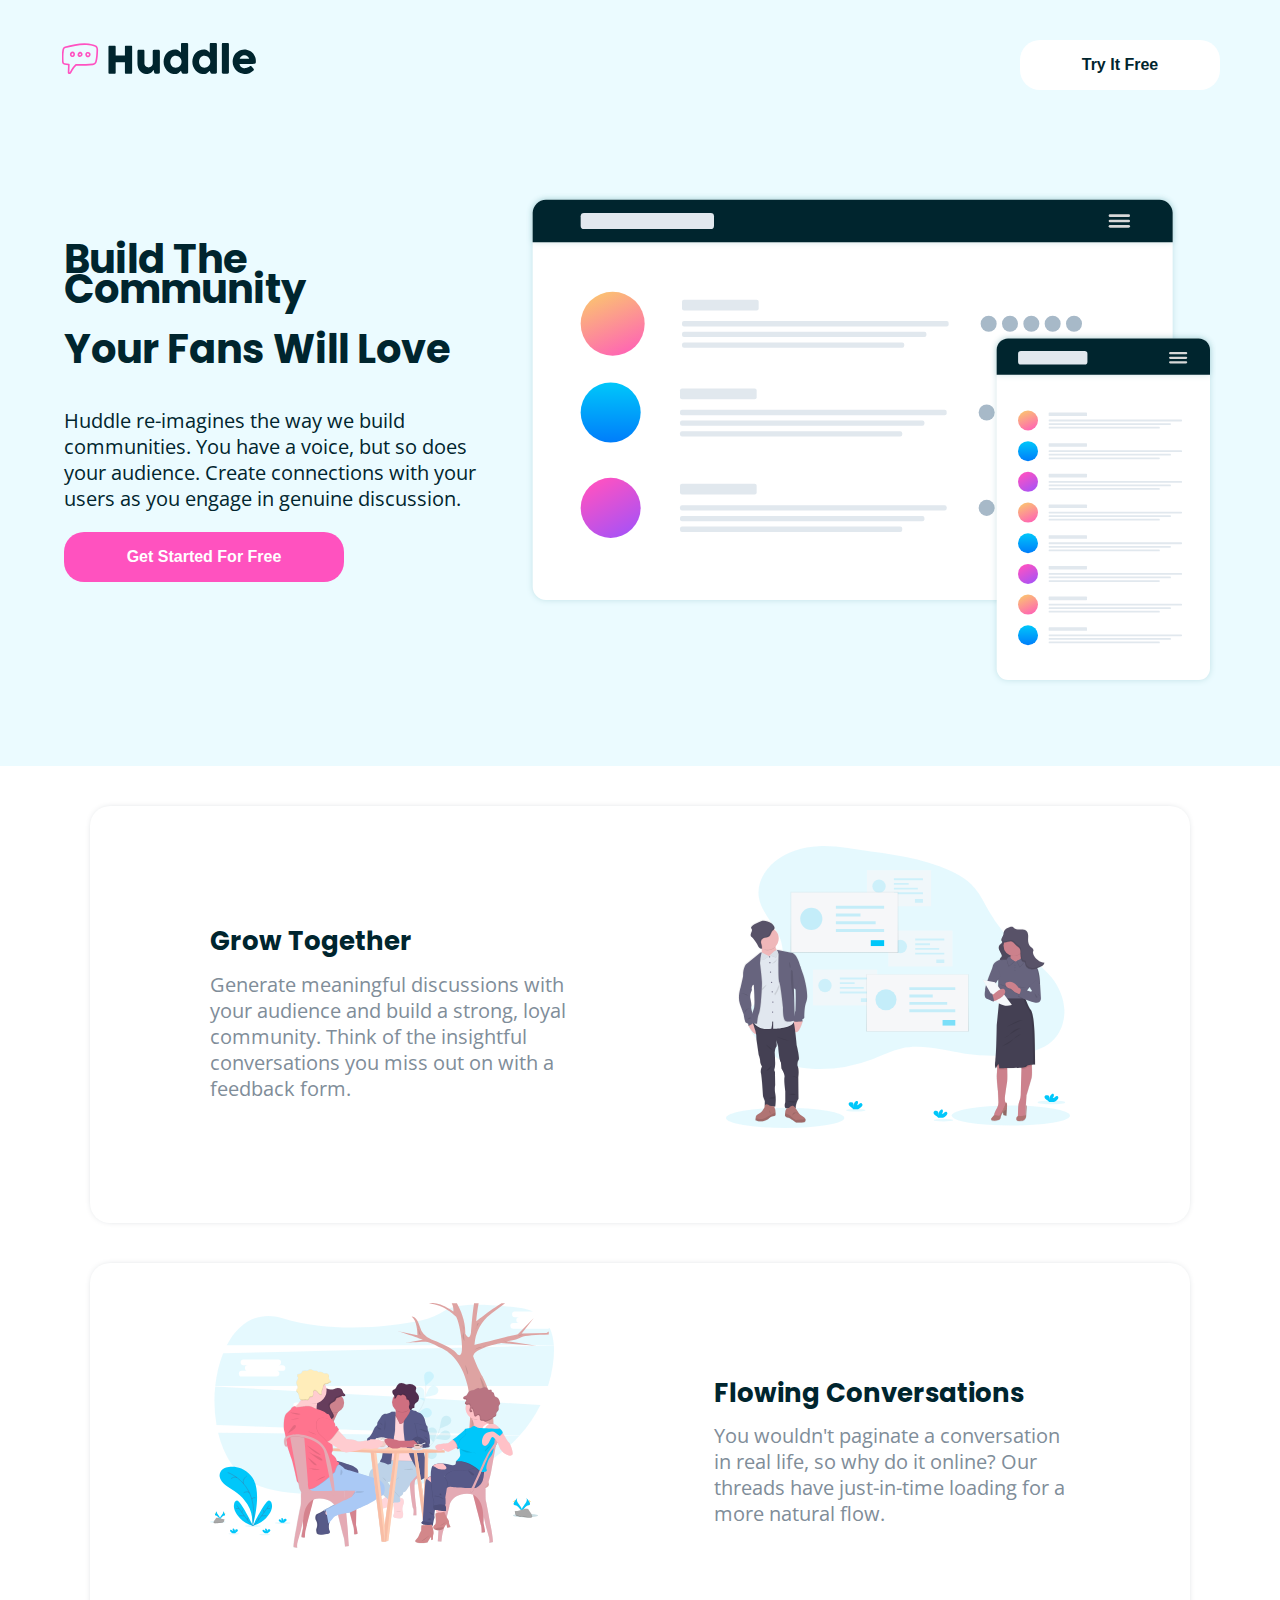
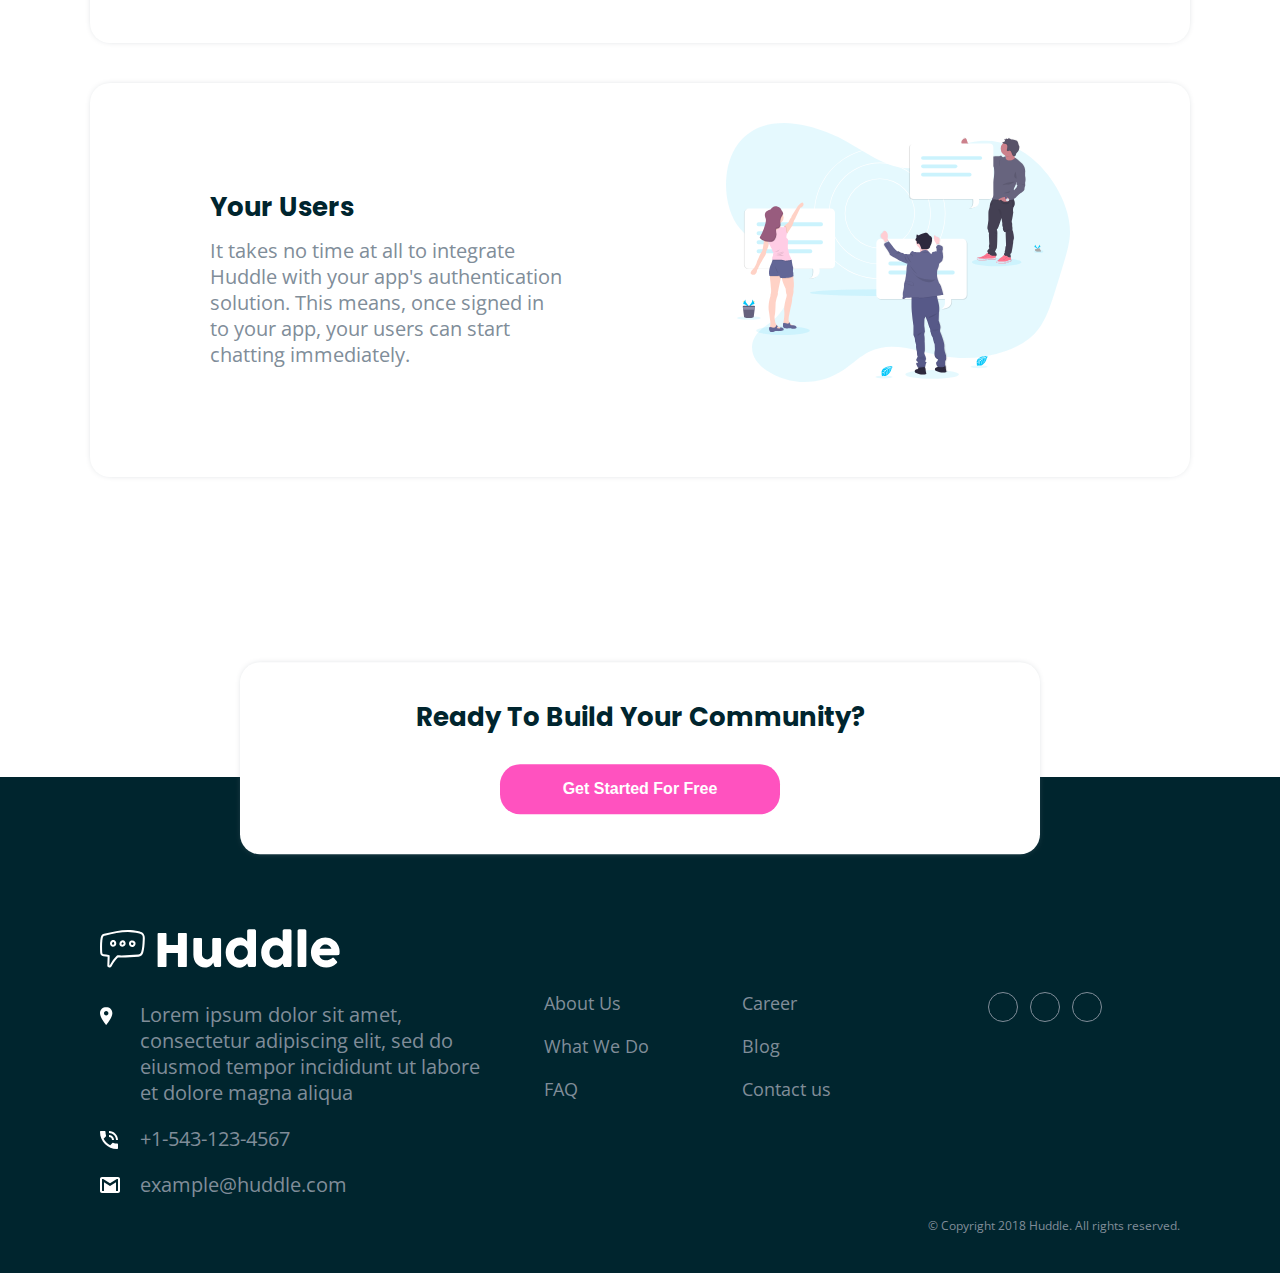
==== huddle-landing-page-with-alternating-feature-blocks/index.html @ 68ac7a14 "add huddle page" ====
<!DOCTYPE html>
<html lang="en">

<head>
  <meta charset="UTF-8">
  <meta name="viewport" content="width=device-width, initial-scale=1.0">
  <link rel="icon" type="image/png" sizes="32x32" href="./images/favicon-32x32.png">
  <link rel="stylesheet" href="https://pro.fontawesome.com/releases/v5.10.0/css/all.css"
    integrity="sha384-AYmEC3Yw5cVb3ZcuHtOA93w35dYTsvhLPVnYs9eStHfGJvOvKxVfELGroGkvsg+p" crossorigin="anonymous" />
  <link rel="stylesheet" href="css/style.css">
  <title>Huddle landing page with alternating feature blocks</title>
</head>

<body>
  <header class="header">
    <nav class="header__nav">
      <div class="header__logo"><img src="images/logo.svg" alt="" class="header__logo-image">
      </div>
      <div class="header__action">
        <button class="button">Try It Free</button>
      </div>
    </nav>
    <div class="header__content">
      <div class="header__text-container">
        <h1 class="header__title-text">Build The Community <br></br>Your Fans Will Love</h1>
        <p class="header__subtitle-text">Huddle re-imagines the way we build communities. You have a voice, but so does
          your audience.
          Create connections with your users as you engage in genuine discussion.</p>
        <button class="button button--pink">Get Started For Free</button>
      </div>
      <img src="images/illustration-mockups.svg" alt="" class="header__main-illustration">
    </div>
  </header>
  <main class="main">
    <article class="article border-shape">
      <img src="images/illustration-grow-together.svg" alt="Grow Together illustration" class="article__image">
      <div class="article__content">
        <h2 class="article__title">Grow Together</h2>
        <p class="article__text">Generate meaningful discussions with your audience and build a strong, loyal community.
          Think of the insightful conversations you miss out on with a feedback form.</p>
      </div>
    </article>
    <article class="article border-shape">
      <img src="images/illustration-flowing-conversation.svg" alt="Flowing Conversations illustration"
        class="article__image">
      <div class="article__content">
        <h2 class="article__title">Flowing Conversations</h2>
        <p class="article__text">You wouldn't paginate a conversation in real life, so why do it online? Our threads
          have just-in-time loading for a more natural flow.</p>
      </div>
    </article>
    <article class="article border-shape">
      <img src="images/illustration-your-users.svg" alt="Your Users illustration" class="article__image">
      <div class="article__content">
        <h2 class="article__title">Your Users</h2>
        <p class="article__text">It takes no time at all to integrate Huddle with your app's authentication solution.
          This means, once signed in to your app, your users can start chatting immediately.</p>
      </div>
    </article>
  </main>
  <footer class="footer">
    <div class="community border-shape">
      <h2 class="community__slogan">Ready To Build Your Community?</h2>
      <button class="button button--pink">Get Started For Free</button>
    </div>
    <div class="footer__content">
      <img src="images/logo.svg" alt="" class="footer__logo">
      <div class="footer__container">
        <div class="contacts">
          <ul class="contacts__list">
            <li class="contacts__item">
              <img src="images/icon-location.svg" alt="location" class="contacts__icon">
              <p class="contacts__information">Lorem ipsum dolor sit amet, consectetur adipiscing elit, sed do
                eiusmod
                tempor
                incididunt ut labore et dolore magna aliqua</p>
            </li>
            <li class="contacts__item"> <img src="images/icon-phone.svg" alt="phone" class="contacts__icon">
              <p class="contacts__information">+1-543-123-4567</p>
            </li>
            <li class="contacts__item"><img src="images/icon-email.svg" alt="email" class="contacts__icon">
              <p class="contacts__information">example@huddle.com</p>
            </li>
          </ul>
        </div>
        <div class="links">
          <ul class="links__list">
            <li class="links__item">
              <a href="#" class="links__name">
                About Us
              </a>
            </li>
            <li class="links__item">
              <a href="#" class="links__name">
                What We Do
              </a>
            </li>
            <li class="links__item">
              <a href="#" class="links__name">
                FAQ
              </a>
            </li>
            <li class="links__item">
              <a href="#" class="links__name">
                Career
              </a>
            </li>
            <li class="links__item">
              <a href="#" class="links__name">
                Blog
              </a>
            </li>
            <li class="links__item">
              <a href="#" class="links__name">
                Contact us
              </a>
            </li>
          </ul>
        </div>
        <div class="socials">
          <ul class="socials__list">
            <li class="socials__item">
              <i class="fab fa-facebook-f" class="footer__social-icon"></i>
            </li>
            <li class="socials__item">
              <i class="fab fa-twitter" class="footer__social-icon"></i>
            </li>
            <li class="socials__item">
              <i class="fab fa-instagram" class="footer__social-icon"></i>
            </li>
          </ul>
        </div>
      </div>
      <p class="footer__copy">
        &copy; Copyright 2018 Huddle. All rights reserved.
      </p>
    </div>
  </footer>
</body>

</html>
---- huddle-landing-page-with-alternating-feature-blocks/css/style.css ----
@import url("https://fonts.googleapis.com/css2?family=Open+Sans:wght@400;700&family=Poppins:wght@600&display=swap");

:root {
  --pink: hsl(322, 100%, 66%);
  --very-pale-cyan: hsl(193, 100%, 96%);
  --very-dark-cyan: hsl(192, 100%, 9%);
  --grayish-blue: hsl(208, 11%, 55%);
}

* {
  margin: 0;
  padding: 0;
  box-sizing: border-box;
}

body {
  font-family: "Open Sans", sans-serif;
  overflow-x: hidden;
}

h1,
h2 {
  font-family: "Poppins", sans-serif;
}

h1 {
  font-size: 24px;
  font-weight: 700;
  color: var(--very-dark-cyan);
  line-height: 0.75;
}

h2 {
  font-size: 20px;
  color: var(--very-dark-cyan);
  line-height: 1.2;
}

p {
  font-size: 16px;
  line-height: 1.5;
}

img {
  max-width: 100%;
}

li {
  list-style: none;
}

.button {
  width: 90px;
  height: 27px;
  margin: 0 auto;
  font-size: 10px;
  font-weight: 600;
  color: var(--very-dark-cyan);
  background-color: white;
  border: none;
  border-radius: 20px;
  cursor: pointer;
  transition: 0.4s;
}

.button--pink {
  width: min(90%, 240px);
  height: 40px;
  color: white;
  background-color: var(--pink);
}

.button:hover {
  opacity: 0.5;
}

.border-shape {
  border-radius: 20px;
  box-shadow: 0px 0px 8px -5px var(--grayish-blue);
}

/* Header */

.header {
  background-color: var(--very-pale-cyan);
  padding: 20px;
  background-image: url("../../images/bg-hero-mobile.svg");
  background-size: cover;
  margin-bottom: 65px;
}

.header__nav {
  display: flex;
  flex-direction: row;
  justify-content: space-between;
  margin-bottom: 85px;
}

.header__title-text {
  margin-bottom: 26px;
}

.header__subtitle-text {
  margin-bottom: 35px;
}

.header__logo-image {
  transform: scale(0.6);
  margin-left: -35px;
}

.header__content {
  display: flex;
  flex-direction: column;
  justify-content: center;
  text-align: center;
  margin: 0 auto;
  width: 90%;
  color: var(--very-dark-cyan);
}

.header__main-illustration {
  margin: 53px auto 0 auto;
}

.article {
  display: flex;
  flex-direction: column;
  justify-content: center;
  text-align: center;
  margin: 0 auto;
  width: 88%;
  padding: 55px 20px 25px 20px;
  margin: 40px auto;
}

.article__image {
  width: 80%;
  margin: 0 auto 55px auto;
}

.article__text {
  font-weight: 400;
  margin-top: 14px;
  color: var(--grayish-blue);
}

.community {
  margin: 20px auto 0px auto;
  padding: 40px 0px 40px 0px;
  max-width: 800px;
  text-align: center;
  transform: translateY(-60%);
  background-color: white;
}

.community__slogan {
  font-weight: 700;
  margin-bottom: 30px;
}

.footer {
  margin-top: 200px;
  padding: 0px 16px 10px 16px;
  background-color: var(--very-dark-cyan);
  color: var(--grayish-blue);
  font-size: 12px;
}

.footer__content {
  margin: -40px 0px 30px 0px;
}

.footer__logo {
  width: 240px;
  filter: brightness(0) invert(1);
  margin-bottom: 10px;
}

.socials {
  margin: 10px 0 26px 0px;
}

.socials__list {
  display: flex;
  flex-direction: row;
  justify-content: center;
  column-gap: 12px;
}

.contacts__item {
  display: grid;
  grid-template-columns: 40px auto;
  grid-template-rows: auto;
  grid-template-areas: "icon text";
  margin: 20px 0px;
}

.contacts__icon {
  margin-right: 10px;
  grid-area: icon;
}

.contacts__information {
  grid-area: text;
}

.links {
  margin: 42px 0;
}

.links__item {
  font-size: 18px;
  line-height: 2.4;
}

.links__name {
  color: var(--grayish-blue);
  text-decoration: none;
  transition: 0.4s;
}

.links__name:hover {
  color: var(--pink);
  cursor: pointer;
}

.socials__item {
  display: flex;
  justify-content: center;
  align-items: center;
  height: 30px;
  width: 30px;
  border-radius: 50%;
  color: var(--grayish-blue);
  font-size: 14px;
  border: 1px solid var(--grayish-blue);
  transition: 0.6s;
}

.contacts__icon {
  margin-top: 5px;
}
.footer__copy {
  text-align: center;
  font-size: 12px;
}

@media (min-width: 1024px) {
  h1 {
    font-size: 40px;
  }

  h2 {
    font-size: 26px;
  }

  p {
    font-size: 20px;
    line-height: 1.3;
  }

  .button {
    width: 200px;
    height: 50px;
    font-size: 16px;
  }

  .button--pink {
    width: 280px;
  }

  .header,
  .main,
  .footer {
    max-width: 1440px;
    margin: 0 auto;
  }

  .header {
    padding: 10px 0px 80px 0px;
  }

  .header__nav {
    margin-bottom: 20px;
    padding: 30px 60px;
  }

  .header__title-text {
    margin-bottom: 44px;
  }

  .header__subtitle-text {
    margin-bottom: 20px;
  }

  .header__logo-image {
    transform: scale(0.86);
    margin-left: -14px;
  }

  .header__content {
    flex-direction: row;
    text-align: left;
    align-items: center;
    column-gap: 30px;
  }

  .header__main-illustration {
    max-width: 690px;
  }

  .article {
    padding: 40px 120px;
    flex-direction: row;
    text-align: left;
    align-items: center;
    column-gap: 160px;
    width: 86%;
  }

  .article:last-child {
    margin-bottom: 170px;
  }

  .article__image {
    width: 40%;
    margin: 0 auto 55px auto;
  }

  .article:nth-child(odd) .article__image {
    order: 2;
  }

  .article__text {
    font-weight: 400;
    margin-top: 14px;
    color: var(--grayish-blue);
  }

  .footer {
    margin-top: 300px;
    padding-inline: 100px;
  }

  .footer__container {
    display: grid;
    grid-template-columns: 2fr 2fr 1fr;
    column-gap: 60px;
  }

  .links {
    margin-top: 0;
    column-count: 2;
  }

  .socials__list {
    justify-content: left;
  }

  .socials__item:hover {
    color: var(--pink);
    border: 1px solid var(--pink);
  }

  .footer__copy {
    text-align: right;
  }
}
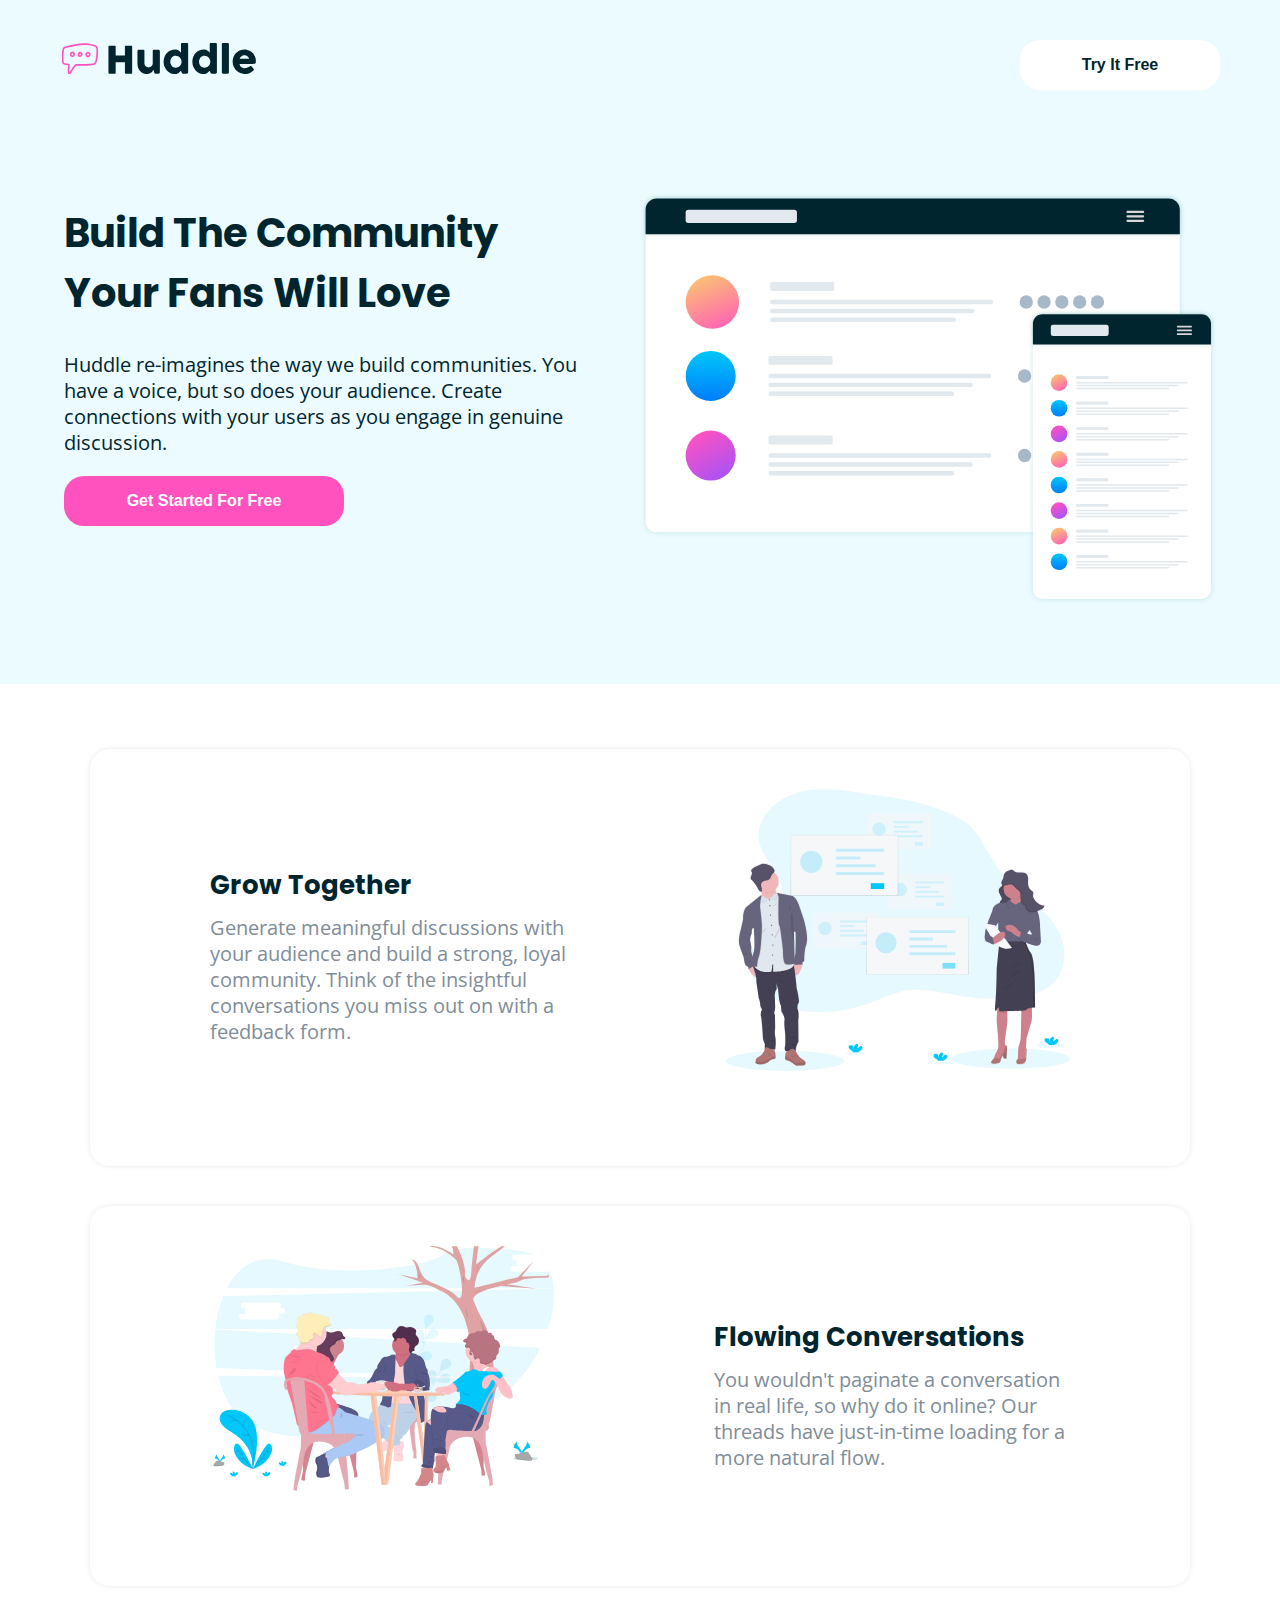
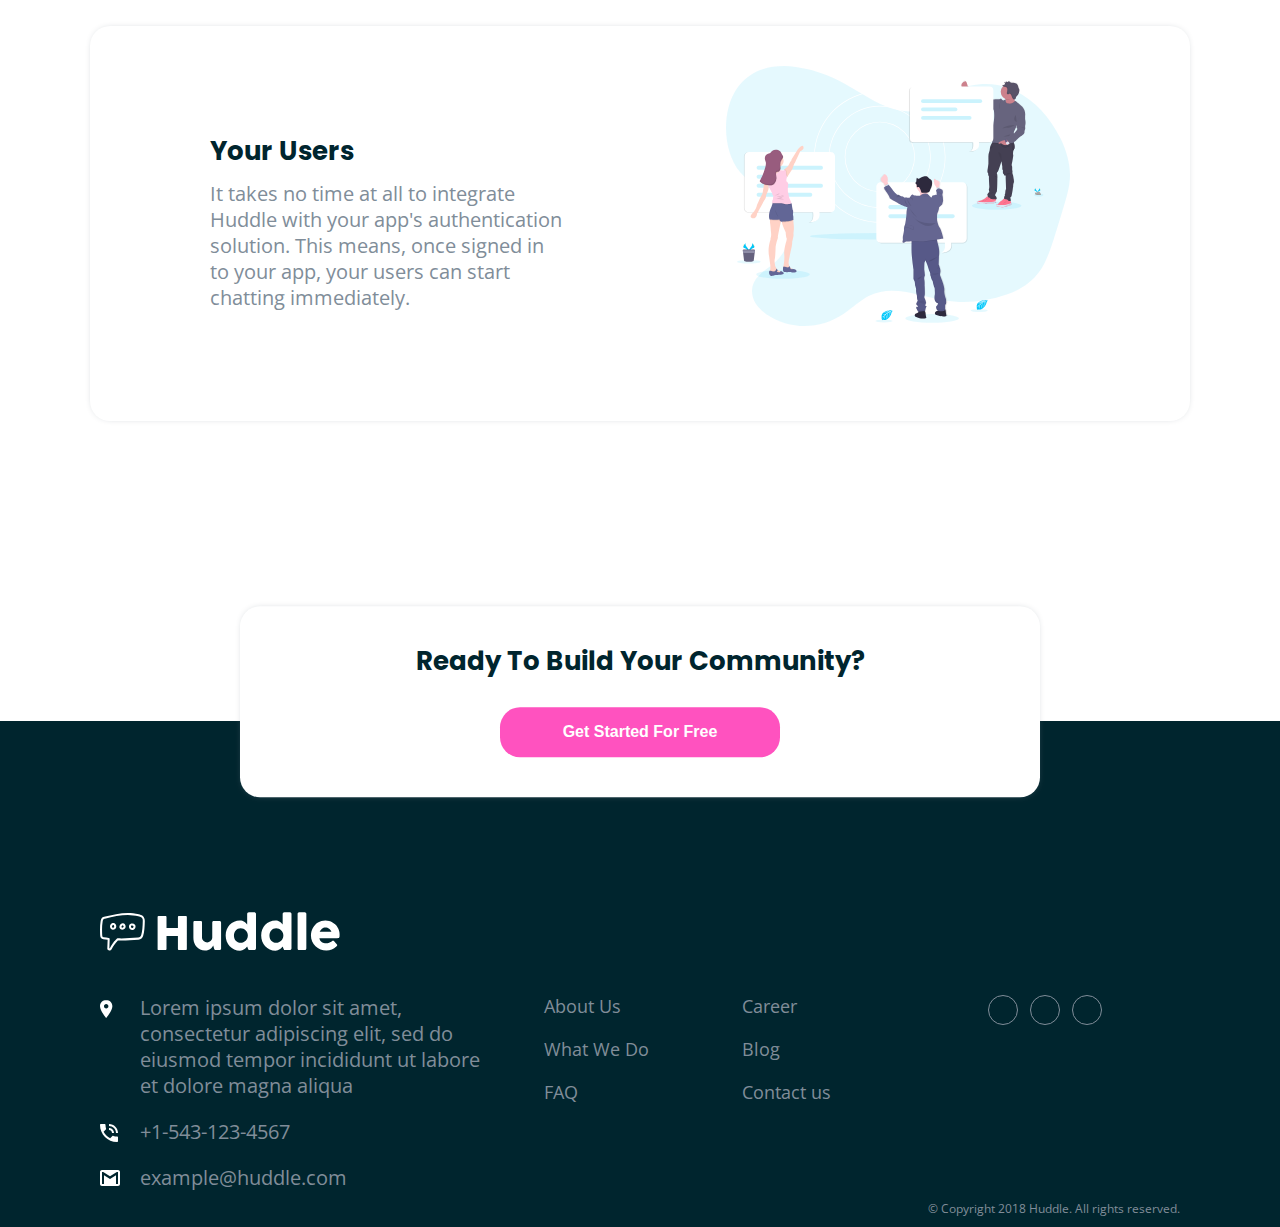
==== commit 5b9be536: "add 1201 media query" ====
--- a/huddle-landing-page-with-alternating-feature-blocks/index.html
+++ b/huddle-landing-page-with-alternating-feature-blocks/index.html
@@ -13,72 +13,84 @@
 
 <body>
   <header class="header">
-    <nav class="header__nav">
-      <div class="header__logo"><img src="images/logo.svg" alt="" class="header__logo-image">
+    <div class="header__container">
+      <nav class="header__nav">
+        <a href="#" class="header__logo"><img src="images/logo.svg" alt="Huddle landing page"
+            class="header__logo-image">
+        </a>
+        <div class="header__action">
+          <button type="button" class="button">Try It Free</button>
+        </div>
+      </nav>
+      <div class="header__content">
+        <div class="header__text-container">
+          <h1 class="header__title-text">Build The Community <br></br>Your Fans Will Love</h1>
+          <p class="header__subtitle-text">Huddle re-imagines the way we build communities. You have a voice, but so
+            does
+            your audience.
+            Create connections with your users as you engage in genuine discussion.</p>
+          <button type="button" class="button button--pink">Get Started For Free</button>
+        </div>
+        <img src="images/illustration-mockups.svg" alt="Main illustration - desktop and mobile version of a page"
+          aria-hidden="true" class="header__main-illustration">
       </div>
-      <div class="header__action">
-        <button class="button">Try It Free</button>
-      </div>
-    </nav>
-    <div class="header__content">
-      <div class="header__text-container">
-        <h1 class="header__title-text">Build The Community <br></br>Your Fans Will Love</h1>
-        <p class="header__subtitle-text">Huddle re-imagines the way we build communities. You have a voice, but so does
-          your audience.
-          Create connections with your users as you engage in genuine discussion.</p>
-        <button class="button button--pink">Get Started For Free</button>
-      </div>
-      <img src="images/illustration-mockups.svg" alt="" class="header__main-illustration">
     </div>
   </header>
   <main class="main">
-    <article class="article border-shape">
-      <img src="images/illustration-grow-together.svg" alt="Grow Together illustration" class="article__image">
-      <div class="article__content">
-        <h2 class="article__title">Grow Together</h2>
-        <p class="article__text">Generate meaningful discussions with your audience and build a strong, loyal community.
-          Think of the insightful conversations you miss out on with a feedback form.</p>
-      </div>
-    </article>
-    <article class="article border-shape">
-      <img src="images/illustration-flowing-conversation.svg" alt="Flowing Conversations illustration"
-        class="article__image">
-      <div class="article__content">
-        <h2 class="article__title">Flowing Conversations</h2>
-        <p class="article__text">You wouldn't paginate a conversation in real life, so why do it online? Our threads
-          have just-in-time loading for a more natural flow.</p>
-      </div>
-    </article>
-    <article class="article border-shape">
-      <img src="images/illustration-your-users.svg" alt="Your Users illustration" class="article__image">
-      <div class="article__content">
-        <h2 class="article__title">Your Users</h2>
-        <p class="article__text">It takes no time at all to integrate Huddle with your app's authentication solution.
-          This means, once signed in to your app, your users can start chatting immediately.</p>
-      </div>
-    </article>
+    <div class="main__container">
+      <article class="article border-shape">
+        <img src="images/illustration-grow-together.svg" alt="Grow Together" aria-hidden="true" class="article__image">
+        <div class="article__content">
+          <h2 class="article__title">Grow Together</h2>
+          <p class="article__text">Generate meaningful discussions with your audience and build a strong, loyal
+            community.
+            Think of the insightful conversations you miss out on with a feedback form.</p>
+        </div>
+      </article>
+      <article class="article border-shape">
+        <img src="images/illustration-flowing-conversation.svg" alt="Flowing Conversations" aria-hidden="true"
+          class="article__image">
+        <div class="article__content">
+          <h2 class="article__title">Flowing Conversations</h2>
+          <p class="article__text">You wouldn't paginate a conversation in real life, so why do it online? Our threads
+            have just-in-time loading for a more natural flow.</p>
+        </div>
+      </article>
+      <article class="article border-shape">
+        <img src="images/illustration-your-users.svg" alt="Your Users illustration" aria-hidden="true"
+          class="article__image">
+        <div class="article__content">
+          <h2 class="article__title">Your Users</h2>
+          <p class="article__text">It takes no time at all to integrate Huddle with your app's authentication solution.
+            This means, once signed in to your app, your users can start chatting immediately.</p>
+        </div>
+      </article>
+    </div>
   </main>
   <footer class="footer">
     <div class="community border-shape">
       <h2 class="community__slogan">Ready To Build Your Community?</h2>
-      <button class="button button--pink">Get Started For Free</button>
+      <button type="button" class="button button--pink">Get Started For Free</button>
     </div>
-    <div class="footer__content">
-      <img src="images/logo.svg" alt="" class="footer__logo">
-      <div class="footer__container">
+    <div class="footer__container">
+      <a href="#" class="footer__logo"><img src="images/logo.svg" alt="Huddle landing page - desktop and mobile version"
+          class="footer__logo"></a>
+      <div class="footer__content">
         <div class="contacts">
           <ul class="contacts__list">
             <li class="contacts__item">
-              <img src="images/icon-location.svg" alt="location" class="contacts__icon">
+              <img src="images/icon-location.svg" alt="location" aria-hidden="true" class="contacts__icon">
               <p class="contacts__information">Lorem ipsum dolor sit amet, consectetur adipiscing elit, sed do
                 eiusmod
                 tempor
                 incididunt ut labore et dolore magna aliqua</p>
             </li>
-            <li class="contacts__item"> <img src="images/icon-phone.svg" alt="phone" class="contacts__icon">
+            <li class="contacts__item"> <img src="images/icon-phone.svg" alt="phone" aria-hidden="true"
+                class="contacts__icon">
               <p class="contacts__information">+1-543-123-4567</p>
             </li>
-            <li class="contacts__item"><img src="images/icon-email.svg" alt="email" class="contacts__icon">
+            <li class="contacts__item"><img src="images/icon-email.svg" alt="email" aria-hidden="true"
+                class="contacts__icon">
               <p class="contacts__information">example@huddle.com</p>
             </li>
           </ul>
@@ -120,13 +132,15 @@
         <div class="socials">
           <ul class="socials__list">
             <li class="socials__item">
-              <i class="fab fa-facebook-f" class="footer__social-icon"></i>
+              <a href="#" class="socials__link" aria-label="Facebook"> <i class="fab fa-facebook-f"
+                  class="footer__social-icon"></i></a>
             </li>
             <li class="socials__item">
-              <i class="fab fa-twitter" class="footer__social-icon"></i>
+              <a href="#" class="socials__link" aria-label="Twitter"></a><i class="fab fa-twitter"
+                class="footer__social-icon"></i></a>
             </li>
-            <li class="socials__item">
-              <i class="fab fa-instagram" class="footer__social-icon"></i>
+            <li class="socials__item"><a href="#" class="socials__link" aria-label="Instagram"></a>
+              <i class="fab fa-instagram" class="footer__social-icon"></i></a>
             </li>
           </ul>
         </div>
--- a/huddle-landing-page-with-alternating-feature-blocks/css/style.css
+++ b/huddle-landing-page-with-alternating-feature-blocks/css/style.css
@@ -49,6 +49,10 @@
   list-style: none;
 }
 
+a {
+  text-decoration: none;
+  color: inherit;
+}
 .button {
   width: 90px;
   height: 27px;
@@ -79,8 +83,6 @@
   box-shadow: 0px 0px 8px -5px var(--grayish-blue);
 }
 
-/* Header */
-
 .header {
   background-color: var(--very-pale-cyan);
   padding: 20px;
@@ -120,6 +122,7 @@
 }
 
 .header__main-illustration {
+  max-width: 690px;
   margin: 53px auto 0 auto;
 }
 
@@ -167,7 +170,7 @@
   font-size: 12px;
 }
 
-.footer__content {
+.footer__container {
   margin: -40px 0px 30px 0px;
 }
 
@@ -193,7 +196,11 @@
   grid-template-columns: 40px auto;
   grid-template-rows: auto;
   grid-template-areas: "icon text";
-  margin: 20px 0px;
+  margin: 10px 0px;
+}
+
+.contacts__item:not(:last-child) {
+  margin-bottom: 20px;
 }
 
 .contacts__icon {
@@ -270,46 +277,6 @@
     width: 280px;
   }
 
-  .header,
-  .main,
-  .footer {
-    max-width: 1440px;
-    margin: 0 auto;
-  }
-
-  .header {
-    padding: 10px 0px 80px 0px;
-  }
-
-  .header__nav {
-    margin-bottom: 20px;
-    padding: 30px 60px;
-  }
-
-  .header__title-text {
-    margin-bottom: 44px;
-  }
-
-  .header__subtitle-text {
-    margin-bottom: 20px;
-  }
-
-  .header__logo-image {
-    transform: scale(0.86);
-    margin-left: -14px;
-  }
-
-  .header__content {
-    flex-direction: row;
-    text-align: left;
-    align-items: center;
-    column-gap: 30px;
-  }
-
-  .header__main-illustration {
-    max-width: 690px;
-  }
-
   .article {
     padding: 40px 120px;
     flex-direction: row;
@@ -343,10 +310,11 @@
     padding-inline: 100px;
   }
 
-  .footer__container {
+  .footer__content {
     display: grid;
     grid-template-columns: 2fr 2fr 1fr;
     column-gap: 60px;
+    padding-top: 20px;
   }
 
   .links {
@@ -367,3 +335,45 @@
     text-align: right;
   }
 }
+
+@media (min-width: 1201px) {
+  .header__container,
+  .main__container,
+  .footer__container {
+    max-width: 1440px;
+    margin: 0 auto;
+  }
+
+  .header {
+    padding: 10px 0px 80px 0px;
+  }
+
+  .header__nav {
+    margin-bottom: 20px;
+    padding: 30px 60px;
+  }
+
+  .header__title-text {
+    margin-bottom: 44px;
+  }
+
+  .header__subtitle-text {
+    margin-bottom: 20px;
+  }
+
+  .header__logo-image {
+    transform: scale(0.86);
+    margin-left: -14px;
+  }
+
+  .header__content {
+    flex-direction: row;
+    text-align: left;
+    align-items: center;
+    column-gap: 30px;
+  }
+
+  .header__main-illustration {
+    width: 50%;
+  }
+}
